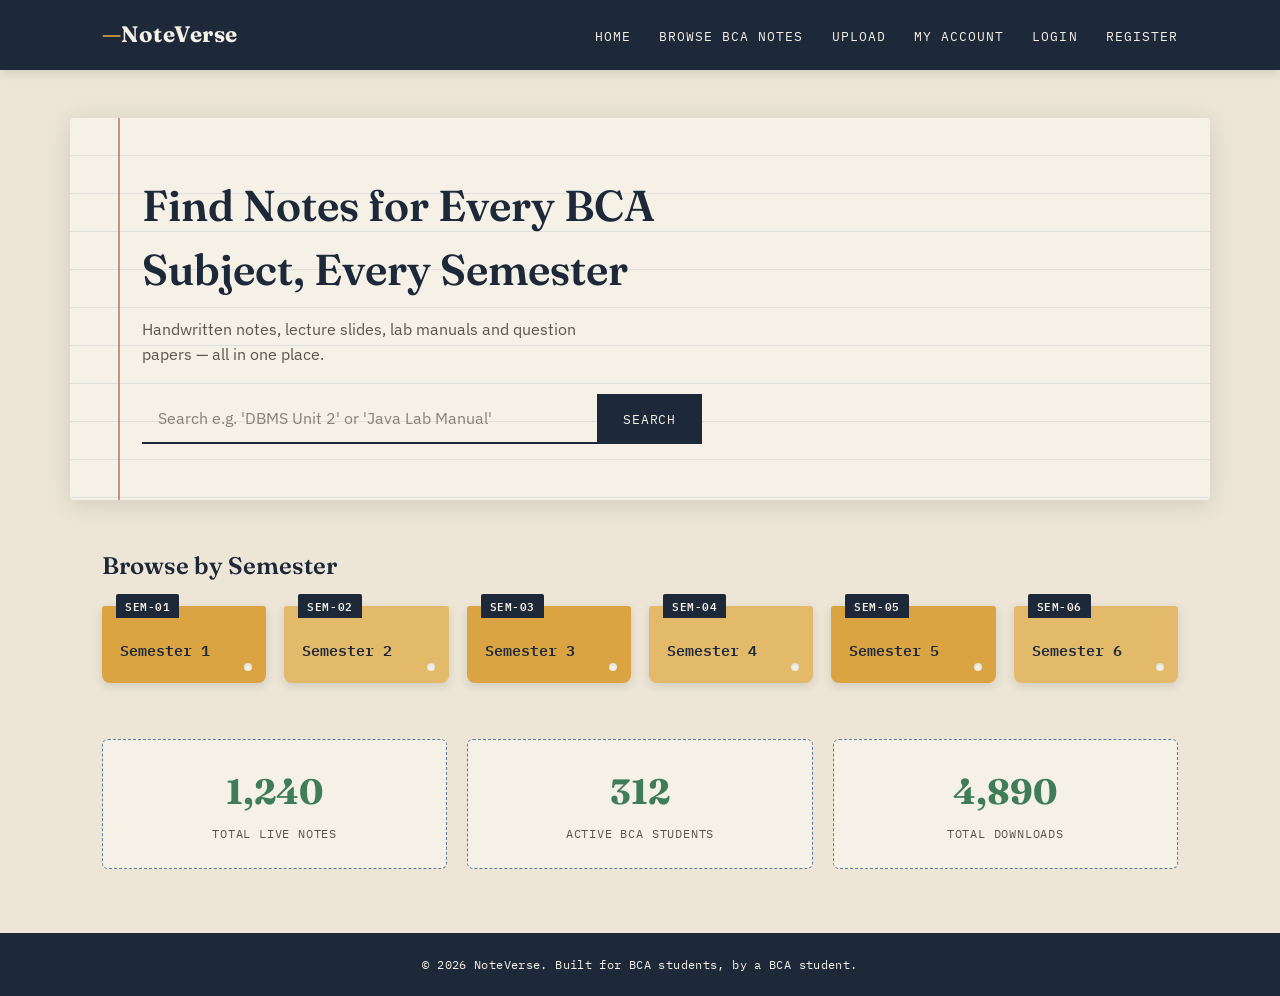
==== index.html @ 7d919879 "Initial commit - NoteVerse project" ====
<!DOCTYPE html>
<html lang="en">
<head>
    <meta charset="UTF-8">
    <meta name="viewport" content="width=device-width, initial-scale=1.0">
    <title>NoteVerse | Digital Student Notes & Resource Sharing System</title>
    <link rel="preconnect" href="https://fonts.googleapis.com">
    <link href="https://fonts.googleapis.com/css2?family=Fraunces:opsz,wght@9..144,400;9..144,600;9..144,700&family=IBM+Plex+Sans:wght@400;500;600&family=IBM+Plex+Mono:wght@500;600&display=swap" rel="stylesheet">
    <link rel="stylesheet" href="style.css">
</head>
<body>

    <!-- ===================== HEADER / NAVIGATION ===================== -->
    <header>
        <nav>
            <div class="logo">
                <a href="index.html">NoteVerse</a>
            </div>

            <ul class="nav-links">
                <li><a href="index.html">Home</a></li>
                <li><a href="notes-explorer.html">Browse BCA Notes</a></li>
                <li><a href="upload.html">Upload</a></li>
                <li><a href="my-account.html">My Account</a></li>
                <li><a href="login.html">Login</a></li>
                <li><a href="register.html">Register</a></li>
            </ul>
        </nav>
    </header>

    <main>

        <!-- ===================== HERO / SEARCH SECTION ===================== -->
        <section class="hero">
            <h1>Find Notes for Every BCA Subject, Every Semester</h1>
            <p>Handwritten notes, lecture slides, lab manuals and question papers — all in one place.</p>

            <form class="search-form" action="notes-explorer.html" method="get">
                <input
                    type="text"
                    name="query"
                    placeholder="Search e.g. 'DBMS Unit 2' or 'Java Lab Manual'"
                    required
                >
                <button type="submit">Search</button>
            </form>
        </section>

        <!-- ===================== SEMESTER QUICK GRID ===================== -->
        <section class="semester-grid">
            <h2>Browse by Semester</h2>

            <div class="grid-container">
                <a href="notes-explorer.html?semester=1" class="semester-tile" data-code="SEM-01">Semester 1</a>
                <a href="notes-explorer.html?semester=2" class="semester-tile" data-code="SEM-02">Semester 2</a>
                <a href="notes-explorer.html?semester=3" class="semester-tile" data-code="SEM-03">Semester 3</a>
                <a href="notes-explorer.html?semester=4" class="semester-tile" data-code="SEM-04">Semester 4</a>
                <a href="notes-explorer.html?semester=5" class="semester-tile" data-code="SEM-05">Semester 5</a>
                <a href="notes-explorer.html?semester=6" class="semester-tile" data-code="SEM-06">Semester 6</a>
            </div>
        </section>

        <!-- ===================== PLATFORM METRICS ===================== -->
        <section class="metrics">
            <div class="metric-card">
                <span class="metric-number" id="totalNotes">--</span>
                <span class="metric-label">Total Live Notes</span>
            </div>

            <div class="metric-card">
                <span class="metric-number" id="totalStudents">--</span>
                <span class="metric-label">Active BCA Students</span>
            </div>

            <div class="metric-card">
                <span class="metric-number" id="totalDownloads">--</span>
                <span class="metric-label">Total Downloads</span>
            </div>
        </section>

    </main>

    <!-- ===================== FOOTER ===================== -->
    <footer>
        <p>&copy; 2026 NoteVerse. Built for BCA students, by a BCA student.</p>
    </footer>
    <!--
        Phase 3 JS: animated metric counters. Sample numbers for now —
        once MySQL is connected (PHP), these will come from real
        COUNT(*) queries on notes / users / downloads tables instead
        of the hardcoded targets below.
    -->
    <script>
        function animateCount(id, target, duration = 1200) {
            const el = document.getElementById(id);
            const start = performance.now();

            function tick(now) {
                const progress = Math.min((now - start) / duration, 1);
                const eased = 1 - Math.pow(1 - progress, 3);
                el.textContent = Math.floor(eased * target).toLocaleString();
                if (progress < 1) requestAnimationFrame(tick);
                else el.textContent = target.toLocaleString();
            }
            requestAnimationFrame(tick);
        }

        animateCount('totalNotes', 1240);
        animateCount('totalStudents', 312);
        animateCount('totalDownloads', 4890);
    </script>

</body>
</html>
---- style.css ----
/* =====================================================
   TOKENS
===================================================== */
:root {
    --paper: #EDE6D6;
    --paper-light: #F5F1E7;
    --ink: #1D2939;
    --ink-soft: #5A5548;
    --rule-red: #A63D40;
    --rule-blue: #5B7B9C;
    --stamp-green: #3F7D58;
    --amber: #D9A441;
    --card-shadow: rgba(29, 41, 57, 0.14);

    --font-display: 'Fraunces', serif;
    --font-body: 'IBM Plex Sans', sans-serif;
    --font-mono: 'IBM Plex Mono', monospace;
}

* {
    box-sizing: border-box;
    margin: 0;
    padding: 0;
}

body {
    background: var(--paper);
    color: var(--ink);
    font-family: var(--font-body);
    line-height: 1.5;
}

a {
    color: inherit;
    text-decoration: none;
}

/* =====================================================
   HEADER / NAV
===================================================== */
header {
    background: var(--ink);
    color: var(--paper-light);
    position: sticky;
    top: 0;
    z-index: 10;
    box-shadow: 0 2px 10px var(--card-shadow);
}

nav {
    max-width: 1140px;
    margin: 0 auto;
    padding: 18px 32px;
    display: flex;
    align-items: center;
    justify-content: space-between;
}

.logo a {
    font-family: var(--font-display);
    font-weight: 700;
    font-size: 1.4rem;
    letter-spacing: 0.02em;
}

.logo a::before {
    content: "\2014 ";
    color: var(--amber);
}

.nav-links {
    list-style: none;
    display: flex;
    gap: 28px;
}

.nav-links a {
    font-family: var(--font-mono);
    font-size: 0.82rem;
    text-transform: uppercase;
    letter-spacing: 0.08em;
    padding-bottom: 4px;
    border-bottom: 1px solid transparent;
    transition: border-color 0.2s ease, color 0.2s ease;
}

.nav-links a:hover,
.nav-links a:focus-visible {
    color: var(--amber);
    border-color: var(--amber);
}

/* =====================================================
   HERO — styled like a ruled notebook page
===================================================== */
.hero {
    max-width: 1140px;
    margin: 48px auto;
    padding: 56px 32px 56px 72px;
    background: var(--paper-light);
    border-radius: 4px;
    box-shadow: 0 4px 24px var(--card-shadow);
    position: relative;
    overflow: hidden;

    /* ruled horizontal lines */
    background-image: repeating-linear-gradient(
        var(--paper-light) 0,
        var(--paper-light) 37px,
        rgba(91, 123, 156, 0.28) 38px
    );
}

/* red margin rule, like an actual notebook page */
.hero::before {
    content: "";
    position: absolute;
    top: 0;
    bottom: 0;
    left: 48px;
    width: 2px;
    background: var(--rule-red);
    opacity: 0.55;
}

.hero h1 {
    font-family: var(--font-display);
    font-weight: 600;
    font-size: clamp(1.9rem, 3.4vw, 2.7rem);
    max-width: 620px;
    margin-bottom: 14px;
}

.hero p {
    color: var(--ink-soft);
    max-width: 480px;
    margin-bottom: 28px;
    font-size: 1.02rem;
}

.search-form {
    display: flex;
    gap: 0;
    max-width: 560px;
}

.search-form input {
    flex: 1;
    font-family: var(--font-body);
    font-size: 0.98rem;
    padding: 14px 16px;
    border: none;
    border-bottom: 2px solid var(--ink);
    background: transparent;
    color: var(--ink);
}

.search-form input:focus-visible {
    outline: 2px solid var(--rule-blue);
    outline-offset: 2px;
}

.search-form input::placeholder {
    color: var(--ink-soft);
    opacity: 0.7;
}

.search-form button {
    font-family: var(--font-mono);
    text-transform: uppercase;
    font-size: 0.8rem;
    letter-spacing: 0.06em;
    padding: 0 26px;
    border: none;
    background: var(--ink);
    color: var(--paper-light);
    cursor: pointer;
    transition: background 0.2s ease;
}

.search-form button:hover,
.search-form button:focus-visible {
    background: var(--rule-red);
}

/* =====================================================
   SEMESTER GRID — signature element: folder tabs
===================================================== */
.semester-grid {
    max-width: 1140px;
    margin: 0 auto 56px;
    padding: 0 32px;
}

.semester-grid h2 {
    font-family: var(--font-display);
    font-weight: 600;
    font-size: 1.5rem;
    margin-bottom: 22px;
}

.grid-container {
    display: grid;
    grid-template-columns: repeat(auto-fit, minmax(150px, 1fr));
    gap: 18px;
}

.semester-tile {
    position: relative;
    background: var(--amber);
    color: var(--ink);
    font-family: var(--font-mono);
    font-weight: 600;
    font-size: 0.95rem;
    padding: 34px 18px 20px;
    border-radius: 3px 3px 8px 8px;
    box-shadow: 0 3px 10px var(--card-shadow);
    transition: transform 0.15s ease, box-shadow 0.15s ease;
}

/* folder tab notch at top */
.semester-tile::before {
    content: attr(data-code);
    position: absolute;
    top: -12px;
    left: 14px;
    background: var(--ink);
    color: var(--paper-light);
    font-size: 0.68rem;
    letter-spacing: 0.05em;
    padding: 4px 9px;
    border-radius: 2px 2px 0 0;
}

/* punch hole */
.semester-tile::after {
    content: "";
    position: absolute;
    bottom: 12px;
    right: 14px;
    width: 8px;
    height: 8px;
    border-radius: 50%;
    background: var(--paper-light);
    box-shadow: inset 0 1px 3px var(--card-shadow);
}

.semester-tile:hover,
.semester-tile:focus-visible {
    transform: translateY(-4px);
    box-shadow: 0 8px 18px var(--card-shadow);
}

.semester-tile:nth-child(even) {
    background: #E3B96A;
}

/* =====================================================
   METRICS — stamped badges
===================================================== */
.metrics {
    max-width: 1140px;
    margin: 0 auto 64px;
    padding: 0 32px;
    display: grid;
    grid-template-columns: repeat(auto-fit, minmax(200px, 1fr));
    gap: 20px;
}

.metric-card {
    background: var(--paper-light);
    border: 1.5px dashed var(--rule-blue);
    border-radius: 6px;
    padding: 26px 20px;
    text-align: center;
}

.metric-number {
    display: block;
    font-family: var(--font-display);
    font-weight: 700;
    font-size: 2.2rem;
    color: var(--stamp-green);
}

.metric-label {
    display: block;
    font-family: var(--font-mono);
    font-size: 0.72rem;
    text-transform: uppercase;
    letter-spacing: 0.07em;
    color: var(--ink-soft);
    margin-top: 6px;
}

/* =====================================================
   FOOTER
===================================================== */
footer {
    background: var(--ink);
    color: var(--paper-light);
    text-align: center;
    padding: 22px;
    font-family: var(--font-mono);
    font-size: 0.78rem;
    letter-spacing: 0.03em;
}

/* =====================================================
   RESPONSIVE
===================================================== */
@media (max-width: 640px) {
    nav {
        flex-direction: column;
        gap: 12px;
    }

    .hero {
        padding: 40px 20px 40px 48px;
    }

    .hero::before {
        left: 24px;
    }

    .search-form {
        flex-direction: column;
    }

    .search-form button {
        padding: 12px;
    }
}

/* =====================================================
   AUTH PAGES — register / login, styled as an index card
===================================================== */
.auth-section {
    max-width: 640px;
    margin: 56px auto;
    padding: 0 24px;
}

.auth-card {
    position: relative;
    background: var(--paper-light);
    border-radius: 3px 3px 8px 8px;
    box-shadow: 0 4px 24px var(--card-shadow);
    padding: 44px 40px 40px;
}

.auth-card::before {
    content: attr(data-code);
    position: absolute;
    top: -14px;
    left: 32px;
    background: var(--ink);
    color: var(--paper-light);
    font-family: var(--font-mono);
    font-size: 0.7rem;
    letter-spacing: 0.06em;
    padding: 5px 12px;
    border-radius: 2px 2px 0 0;
}

.auth-card h1 {
    font-family: var(--font-display);
    font-weight: 600;
    font-size: 1.7rem;
    margin-bottom: 8px;
}

.auth-subtitle {
    color: var(--ink-soft);
    font-size: 0.95rem;
    margin-bottom: 30px;
}

.auth-form fieldset {
    border: none;
    border-top: 1px dashed var(--rule-blue);
    padding: 20px 0 4px;
}

.auth-form fieldset:first-of-type {
    border-top: none;
    padding-top: 0;
}

.auth-form legend {
    font-family: var(--font-mono);
    text-transform: uppercase;
    font-size: 0.72rem;
    letter-spacing: 0.08em;
    color: var(--rule-red);
    padding: 0 0 14px 0;
}

.field-group {
    margin-bottom: 18px;
    flex: 1;
}

.field-row {
    display: flex;
    gap: 20px;
}

.field-row .field-group {
    min-width: 0;
}

.field-group label {
    display: block;
    font-family: var(--font-mono);
    font-size: 0.76rem;
    text-transform: uppercase;
    letter-spacing: 0.04em;
    color: var(--ink-soft);
    margin-bottom: 6px;
}

.field-group input,
.field-group select {
    width: 100%;
    font-family: var(--font-body);
    font-size: 0.95rem;
    padding: 11px 12px;
    background: var(--paper);
    border: 1px solid rgba(29, 41, 57, 0.18);
    border-radius: 3px;
    color: var(--ink);
}

.field-group input:focus-visible,
.field-group select:focus-visible {
    outline: 2px solid var(--rule-blue);
    outline-offset: 1px;
    border-color: var(--rule-blue);
}

.field-group input::placeholder {
    color: var(--ink-soft);
    opacity: 0.55;
}

.auth-submit {
    width: 100%;
    margin-top: 12px;
    padding: 14px;
    font-family: var(--font-mono);
    text-transform: uppercase;
    font-size: 0.82rem;
    letter-spacing: 0.06em;
    background: var(--stamp-green);
    color: var(--paper-light);
    border: none;
    border-radius: 3px;
    cursor: pointer;
    transition: background 0.2s ease;
}

.auth-submit:hover,
.auth-submit:focus-visible {
    background: #326449;
}

.auth-footer-link {
    text-align: center;
    margin-top: 22px;
    font-size: 0.88rem;
    color: var(--ink-soft);
}

.auth-footer-link a {
    color: var(--rule-red);
    font-weight: 600;
    border-bottom: 1px solid transparent;
}

.auth-footer-link a:hover,
.auth-footer-link a:focus-visible {
    border-color: var(--rule-red);
}

.field-inline {
    display: flex;
    align-items: center;
    justify-content: space-between;
    margin-top: 4px;
    margin-bottom: 6px;
}

.checkbox-label {
    display: flex;
    align-items: center;
    gap: 8px;
    font-size: 0.88rem;
    color: var(--ink-soft);
    cursor: pointer;
}

.checkbox-label input[type="checkbox"] {
    width: 16px;
    height: 16px;
    accent-color: var(--stamp-green);
    cursor: pointer;
}

.inline-link {
    font-size: 0.85rem;
    color: var(--rule-blue);
    font-weight: 600;
    border-bottom: 1px solid transparent;
}

.inline-link:hover,
.inline-link:focus-visible {
    border-color: var(--rule-blue);
}

@media (max-width: 520px) {
    .field-row {
        flex-direction: column;
        gap: 0;
    }

    .auth-card {
        padding: 34px 22px 30px;
    }

    .field-inline {
        flex-direction: column;
        align-items: flex-start;
        gap: 10px;
    }
}

/* =====================================================
   NOTES EXPLORER — filter sidebar + resource cards
===================================================== */
.explorer-header {
    max-width: 1140px;
    margin: 40px auto 0;
    padding: 0 32px;
}

.explorer-header h1 {
    font-family: var(--font-display);
    font-weight: 600;
    font-size: 2rem;
    margin-bottom: 6px;
}

.explorer-header p {
    color: var(--ink-soft);
    font-family: var(--font-mono);
    font-size: 0.85rem;
}

.explorer-layout {
    max-width: 1140px;
    margin: 28px auto 64px;
    padding: 0 32px;
    display: grid;
    grid-template-columns: 240px 1fr;
    gap: 32px;
    align-items: start;
}

.filter-sidebar {
    background: var(--paper-light);
    border-radius: 6px;
    box-shadow: 0 4px 20px var(--card-shadow);
    padding: 24px 22px;
    position: sticky;
    top: 92px;
}

.filter-block {
    margin-bottom: 24px;
}

.filter-block h2 {
    font-family: var(--font-mono);
    text-transform: uppercase;
    font-size: 0.74rem;
    letter-spacing: 0.07em;
    color: var(--rule-red);
    margin-bottom: 10px;
}

.filter-select {
    width: 100%;
    font-family: var(--font-body);
    font-size: 0.9rem;
    padding: 10px 10px;
    background: var(--paper);
    border: 1px solid rgba(29, 41, 57, 0.18);
    border-radius: 3px;
    color: var(--ink);
}

.filter-select:focus-visible {
    outline: 2px solid var(--rule-blue);
    outline-offset: 1px;
}

.checkbox-list {
    display: flex;
    flex-direction: column;
    gap: 10px;
}

.checkbox-list .checkbox-label {
    font-size: 0.86rem;
}

.filter-clear {
    width: 100%;
    padding: 10px;
    font-family: var(--font-mono);
    font-size: 0.76rem;
    text-transform: uppercase;
    letter-spacing: 0.05em;
    background: transparent;
    border: 1px dashed var(--rule-blue);
    border-radius: 3px;
    color: var(--rule-blue);
    cursor: pointer;
    transition: background 0.2s ease;
}

.filter-clear:hover,
.filter-clear:focus-visible {
    background: rgba(91, 123, 156, 0.12);
}

.resource-list {
    display: flex;
    flex-direction: column;
    gap: 16px;
}

.explorer-status {
    color: var(--text-muted, #6b7280);
    font-size: 0.95rem;
    padding: 24px 0;
}

.resource-card {
    background: var(--paper-light);
    border-radius: 6px;
    box-shadow: 0 3px 14px var(--card-shadow);
    padding: 22px 24px;
}

.resource-card-top {
    display: flex;
    justify-content: space-between;
    align-items: center;
    margin-bottom: 10px;
}

.resource-type-tag {
    font-family: var(--font-mono);
    font-size: 0.68rem;
    text-transform: uppercase;
    letter-spacing: 0.06em;
    background: var(--amber);
    color: var(--ink);
    padding: 4px 10px;
    border-radius: 2px;
}

.resource-code {
    font-family: var(--font-mono);
    font-size: 0.78rem;
    color: var(--ink-soft);
}

.resource-card h3 {
    font-family: var(--font-display);
    font-weight: 600;
    font-size: 1.15rem;
    margin-bottom: 10px;
}

.resource-card h3 a {
    color: var(--ink);
    border-bottom: 1px solid transparent;
}

.resource-card h3 a:hover,
.resource-card h3 a:focus-visible {
    border-color: var(--ink);
}

.resource-meta {
    display: flex;
    gap: 8px;
    flex-wrap: wrap;
    font-size: 0.82rem;
    color: var(--ink-soft);
    margin-bottom: 10px;
}

.resource-rating {
    color: var(--amber);
    font-size: 0.95rem;
    margin-bottom: 16px;
}

.resource-rating span {
    color: var(--ink-soft);
    font-family: var(--font-mono);
    font-size: 0.78rem;
    margin-left: 4px;
}

.resource-actions {
    display: flex;
    gap: 10px;
    align-items: center;
}

.btn-download {
    font-family: var(--font-mono);
    text-transform: uppercase;
    font-size: 0.78rem;
    letter-spacing: 0.05em;
    padding: 10px 18px;
    background: var(--stamp-green);
    color: var(--paper-light);
    border: none;
    border-radius: 3px;
    cursor: pointer;
    transition: background 0.2s ease;
}

.btn-download:hover,
.btn-download:focus-visible {
    background: #326449;
}

.btn-bookmark {
    width: 38px;
    height: 38px;
    font-size: 1.1rem;
    background: transparent;
    border: 1px solid rgba(29, 41, 57, 0.18);
    border-radius: 3px;
    cursor: pointer;
    color: var(--rule-red);
    transition: background 0.2s ease;
}

.btn-bookmark:hover,
.btn-bookmark:focus-visible {
    background: rgba(166, 61, 64, 0.1);
}

@media (max-width: 780px) {
    .explorer-layout {
        grid-template-columns: 1fr;
    }

    .filter-sidebar {
        position: static;
    }
}

/* =====================================================
   NOTE DETAIL PAGE
===================================================== */
.detail-wrapper {
    max-width: 1140px;
    margin: 36px auto 64px;
    padding: 0 32px;
}

.back-link {
    display: inline-block;
    font-family: var(--font-mono);
    font-size: 0.82rem;
    color: var(--rule-blue);
    margin-bottom: 20px;
    border-bottom: 1px solid transparent;
}

.back-link:hover,
.back-link:focus-visible {
    border-color: var(--rule-blue);
}

.detail-layout {
    display: grid;
    grid-template-columns: 1fr 300px;
    gap: 32px;
    align-items: start;
}

.detail-card {
    position: relative;
    background: var(--paper-light);
    border-radius: 3px 3px 8px 8px;
    box-shadow: 0 4px 24px var(--card-shadow);
    padding: 40px 36px;
}

.detail-card::before {
    content: attr(data-code);
    position: absolute;
    top: -14px;
    left: 32px;
    background: var(--ink);
    color: var(--paper-light);
    font-family: var(--font-mono);
    font-size: 0.7rem;
    letter-spacing: 0.06em;
    padding: 5px 12px;
    border-radius: 2px 2px 0 0;
}

.detail-card h1 {
    font-family: var(--font-display);
    font-weight: 600;
    font-size: 1.7rem;
    margin: 14px 0 10px;
}

.detail-meta {
    margin-bottom: 14px;
}

.detail-rating {
    margin-bottom: 22px;
}

.detail-actions {
    display: flex;
    gap: 10px;
    align-items: center;
    margin-bottom: 8px;
}

.btn-report {
    font-family: var(--font-mono);
    font-size: 0.76rem;
    text-transform: uppercase;
    letter-spacing: 0.05em;
    background: transparent;
    border: 1px solid rgba(166, 61, 64, 0.4);
    color: var(--rule-red);
    padding: 10px 14px;
    border-radius: 3px;
    cursor: pointer;
}

.btn-report:hover,
.btn-report:focus-visible {
    background: rgba(166, 61, 64, 0.08);
}

.detail-divider {
    border: none;
    border-top: 1px dashed var(--rule-blue);
    margin: 26px 0;
}

.detail-description h2,
.detail-comments h2 {
    font-family: var(--font-display);
    font-weight: 600;
    font-size: 1.2rem;
    margin-bottom: 12px;
}

.detail-description p {
    color: var(--ink-soft);
    line-height: 1.7;
}

.detail-comments {
    margin-top: 30px;
}

.comment {
    padding: 14px 0;
    border-bottom: 1px solid rgba(29, 41, 57, 0.1);
}

.comment-header {
    display: flex;
    justify-content: space-between;
    margin-bottom: 6px;
}

.comment-author {
    font-family: var(--font-mono);
    font-size: 0.82rem;
    font-weight: 600;
}

.comment-date {
    font-family: var(--font-mono);
    font-size: 0.76rem;
    color: var(--ink-soft);
}

.comment p {
    color: var(--ink-soft);
    font-size: 0.92rem;
}

.comment-form {
    margin-top: 22px;
}

.comment-form label {
    display: block;
    font-family: var(--font-mono);
    font-size: 0.76rem;
    text-transform: uppercase;
    letter-spacing: 0.04em;
    color: var(--ink-soft);
    margin-bottom: 8px;
}

.comment-form textarea {
    width: 100%;
    font-family: var(--font-body);
    font-size: 0.92rem;
    padding: 12px;
    background: var(--paper);
    border: 1px solid rgba(29, 41, 57, 0.18);
    border-radius: 3px;
    color: var(--ink);
    resize: vertical;
    margin-bottom: 12px;
}

.comment-form textarea:focus-visible {
    outline: 2px solid var(--rule-blue);
    outline-offset: 1px;
}

.comment-submit {
    width: auto;
    padding: 10px 22px;
}

.related-sidebar {
    background: var(--paper-light);
    border-radius: 6px;
    box-shadow: 0 4px 20px var(--card-shadow);
    padding: 22px;
    position: sticky;
    top: 92px;
}

.related-sidebar h2 {
    font-family: var(--font-mono);
    text-transform: uppercase;
    font-size: 0.74rem;
    letter-spacing: 0.06em;
    color: var(--rule-red);
    margin-bottom: 16px;
}

.related-item {
    display: flex;
    flex-direction: column;
    gap: 4px;
    padding: 12px 0;
    border-bottom: 1px solid rgba(29, 41, 57, 0.1);
}

.related-item:last-child {
    border-bottom: none;
}

.related-tag {
    font-family: var(--font-mono);
    font-size: 0.66rem;
    text-transform: uppercase;
    letter-spacing: 0.05em;
    color: var(--rule-blue);
}

.related-title {
    font-size: 0.9rem;
    font-weight: 600;
    line-height: 1.35;
}

.related-meta {
    font-family: var(--font-mono);
    font-size: 0.74rem;
    color: var(--ink-soft);
}

@media (max-width: 780px) {
    .detail-layout {
        grid-template-columns: 1fr;
    }

    .related-sidebar {
        position: static;
    }

    .detail-card {
        padding: 30px 22px;
    }
}


/* respect reduced motion */
@media (prefers-reduced-motion: reduce) {
    * {
        transition: none !important;
    }
}

/* =====================================================
   UPLOAD PAGE — file input styling
===================================================== */
.upload-section {
    max-width: 680px;
}

.file-drop {
    position: relative;
    border: 1.5px dashed var(--rule-blue);
    border-radius: 4px;
    padding: 26px 16px;
    text-align: center;
    background: var(--paper);
}

.file-drop input[type="file"] {
    position: absolute;
    inset: 0;
    opacity: 0;
    cursor: pointer;
}

.file-drop-text {
    font-family: var(--font-mono);
    font-size: 0.82rem;
    color: var(--ink-soft);
}

/* =====================================================
   MY ACCOUNT / DASHBOARD PAGE
===================================================== */
.dashboard-wrapper {
    max-width: 1140px;
    margin: 40px auto 64px;
    padding: 0 32px;
    display: grid;
    grid-template-columns: 260px 1fr;
    gap: 32px;
    align-items: start;
}

.profile-card {
    position: relative;
    background: var(--paper-light);
    border-radius: 3px 3px 8px 8px;
    box-shadow: 0 4px 24px var(--card-shadow);
    padding: 34px 24px;
    text-align: center;
    position: sticky;
    top: 92px;
}

.profile-card::before {
    content: attr(data-code);
    position: absolute;
    top: -14px;
    left: 50%;
    transform: translateX(-50%);
    background: var(--ink);
    color: var(--paper-light);
    font-family: var(--font-mono);
    font-size: 0.68rem;
    letter-spacing: 0.06em;
    padding: 5px 12px;
    border-radius: 2px;
    white-space: nowrap;
}

.profile-avatar {
    width: 64px;
    height: 64px;
    margin: 0 auto 14px;
    border-radius: 50%;
    background: var(--amber);
    color: var(--ink);
    font-family: var(--font-display);
    font-weight: 700;
    font-size: 1.4rem;
    display: flex;
    align-items: center;
    justify-content: center;
}

.profile-card h1 {
    font-family: var(--font-display);
    font-weight: 600;
    font-size: 1.3rem;
    margin-bottom: 4px;
}

.profile-roll {
    font-family: var(--font-mono);
    font-size: 0.78rem;
    color: var(--ink-soft);
    margin-bottom: 22px;
}

.profile-stats {
    display: flex;
    justify-content: space-between;
    padding: 16px 0;
    border-top: 1px dashed var(--rule-blue);
    border-bottom: 1px dashed var(--rule-blue);
    margin-bottom: 22px;
}

.profile-stats div {
    display: flex;
    flex-direction: column;
    gap: 4px;
}

.profile-stats dt {
    font-family: var(--font-mono);
    font-size: 0.66rem;
    text-transform: uppercase;
    letter-spacing: 0.04em;
    color: var(--ink-soft);
    order: 2;
}

.profile-stats dd {
    font-family: var(--font-display);
    font-weight: 700;
    font-size: 1.3rem;
    color: var(--stamp-green);
    order: 1;
}

.profile-card .filter-clear {
    margin-bottom: 10px;
}

.logout-btn {
    border-color: var(--rule-red);
    color: var(--rule-red);
}

.logout-btn:hover,
.logout-btn:focus-visible {
    background: rgba(166, 61, 64, 0.08);
}

.dashboard-tabs {
    display: flex;
    gap: 4px;
    margin-bottom: 20px;
    border-bottom: 1px solid rgba(29, 41, 57, 0.15);
}

.dashboard-tab {
    font-family: var(--font-mono);
    text-transform: uppercase;
    font-size: 0.78rem;
    letter-spacing: 0.05em;
    padding: 12px 18px;
    background: transparent;
    border: none;
    border-bottom: 2px solid transparent;
    color: var(--ink-soft);
    cursor: pointer;
}

.dashboard-tab.active {
    color: var(--ink);
    border-bottom-color: var(--rule-red);
}

.status-badge {
    font-family: var(--font-mono);
    font-size: 0.66rem;
    text-transform: uppercase;
    letter-spacing: 0.05em;
    padding: 4px 10px;
    border-radius: 2px;
}

.status-approved {
    background: rgba(63, 125, 88, 0.16);
    color: var(--stamp-green);
}

.status-pending {
    background: rgba(217, 164, 65, 0.2);
    color: #8a6414;
}

.status-rejected {
    background: rgba(166, 61, 64, 0.14);
    color: var(--rule-red);
}

@media (max-width: 780px) {
    .dashboard-wrapper {
        grid-template-columns: 1fr;
    }

    .profile-card {
        position: static;
    }
}

/* =====================================================
   FORM VALIDATION — error messages + status banner
===================================================== */
.field-error {
    display: block;
    min-height: 16px;
    font-family: var(--font-mono);
    font-size: 0.72rem;
    color: var(--rule-red);
    margin-top: 4px;
}

.form-status {
    min-height: 20px;
    font-size: 0.88rem;
    margin-bottom: 14px;
    text-align: center;
}

.form-status-success {
    color: var(--stamp-green);
    font-weight: 600;
}

.form-status-error {
    color: var(--rule-red);
    font-weight: 600;
}

/* bookmarked (active) state for the heart button */
.btn-bookmark.bookmarked {
    background: var(--rule-red);
    color: var(--paper-light);
    border-color: var(--rule-red);
}
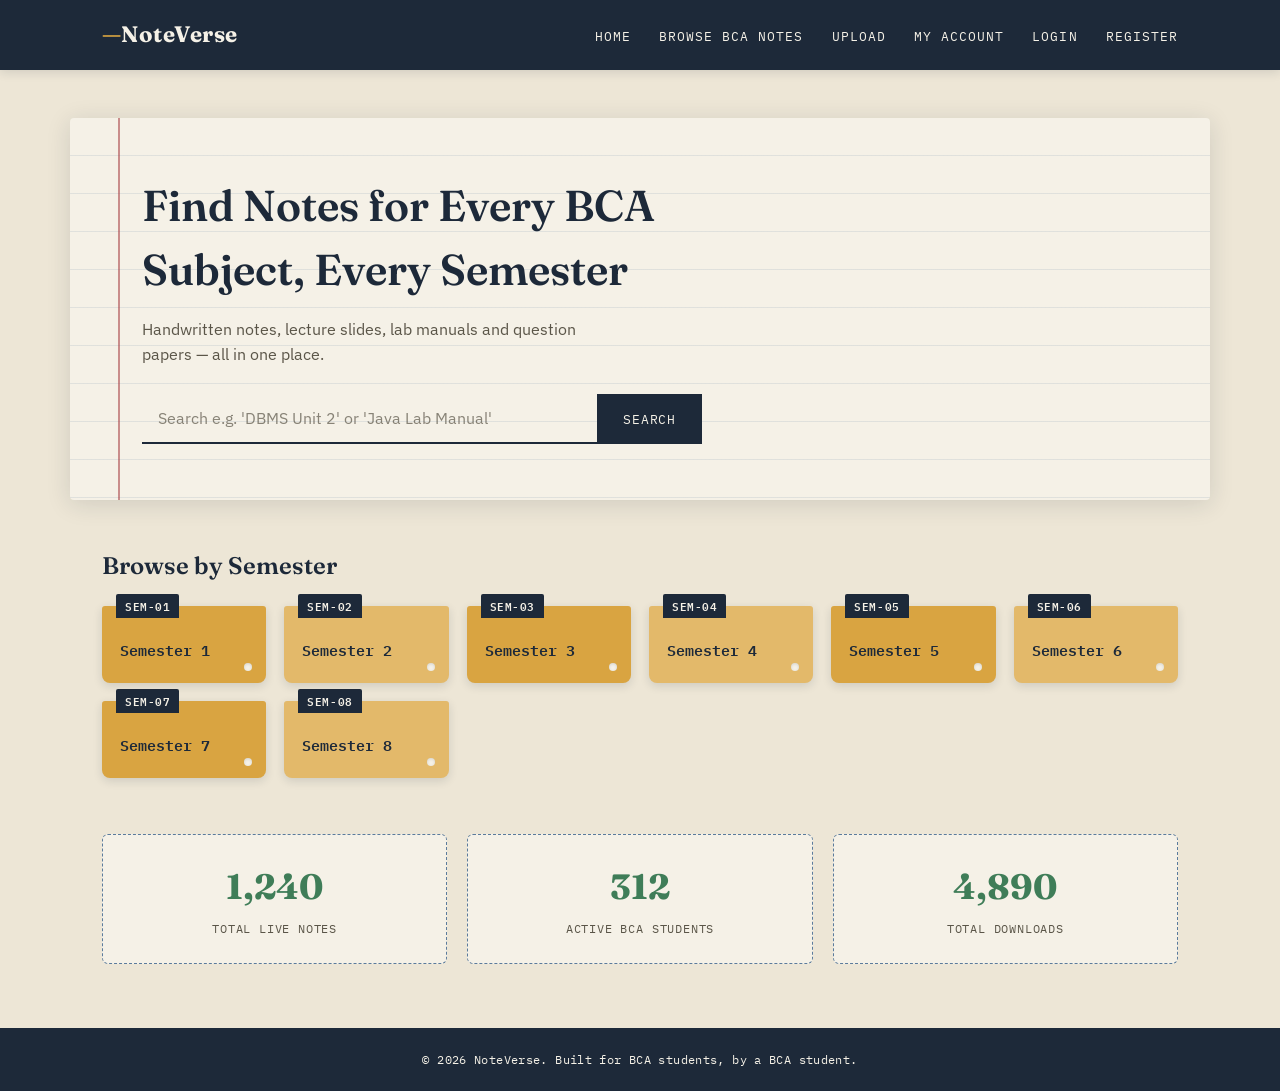
==== commit a0be85c6: "Wire up real My Uploads data" ====
--- a/index.html
+++ b/index.html
@@ -57,6 +57,8 @@
                 <a href="notes-explorer.html?semester=4" class="semester-tile" data-code="SEM-04">Semester 4</a>
                 <a href="notes-explorer.html?semester=5" class="semester-tile" data-code="SEM-05">Semester 5</a>
                 <a href="notes-explorer.html?semester=6" class="semester-tile" data-code="SEM-06">Semester 6</a>
+                <a href="notes-explorer.html?semester=7" class="semester-tile" data-code="SEM-07">Semester 7</a>
+                <a href="notes-explorer.html?semester=8" class="semester-tile" data-code="SEM-08">Semester 8</a>
             </div>
         </section>
 
